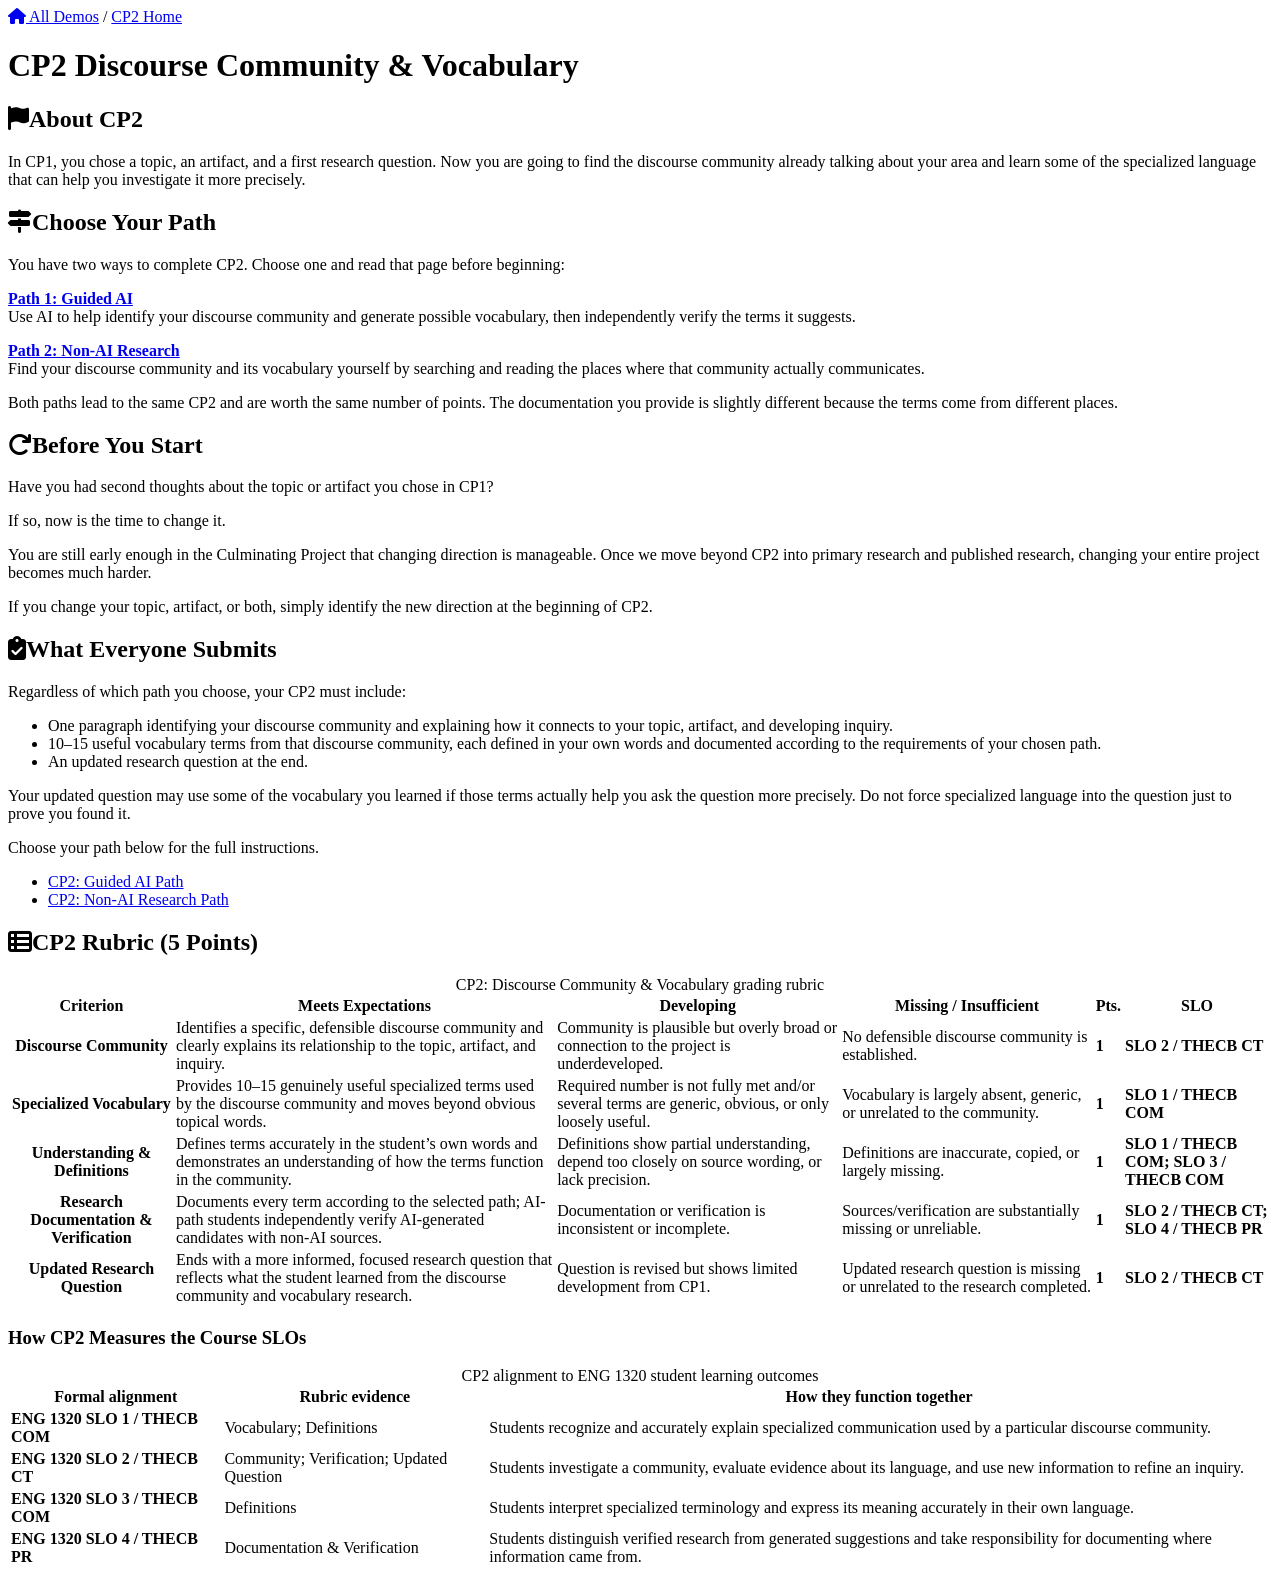
==== cp2-discourse-community-vocabulary.html @ 8d2edc92 "Add files via upload" ====
<!DOCTYPE html>
<html lang="en">
<head>
  <meta charset="UTF-8">
  <meta name="viewport" content="width=device-width, initial-scale=1">
  <title>CP2: Discourse Community &amp; Vocabulary</title>
  <link rel="stylesheet" href="https://cdnjs.cloudflare.com/ajax/libs/font-awesome/6.5.2/css/all.min.css">
  <link rel="stylesheet" href="../assets/css/styles.css">
</head>
<body>
  <main class="page">

    <nav class="crumbs"><a href="../index.html"><i class="fas fa-home" aria-hidden="true"></i> All Demos</a> <span aria-hidden="true">/</span> <a href="index.html">CP2 Home</a></nav>

    <header class="page-header">
      <h1><span class="label">CP2</span> Discourse Community &amp; Vocabulary</h1>
    </header>

    <section>
      <h2><i class="fas fa-flag" aria-hidden="true"></i>About CP2</h2>
      <p>In CP1, you chose a topic, an artifact, and a first research question. Now you are going to find the discourse community already talking about your area and learn some of the specialized language that can help you investigate it more precisely.</p>
    </section>

    <section>
      <h2><i class="fas fa-map-signs" aria-hidden="true"></i>Choose Your Path</h2>
      <p>You have two ways to complete CP2. Choose one and read that page before beginning:</p>
      <p><strong><a href="cp2-guided-ai-path.html">Path 1: Guided AI</a></strong><br>
        Use AI to help identify your discourse community and generate possible vocabulary, then independently verify the terms it suggests.</p>
      <p><strong><a href="cp2-non-ai-research-path.html">Path 2: Non-AI Research</a></strong><br>
        Find your discourse community and its vocabulary yourself by searching and reading the places where that community actually communicates.</p>
      <p>Both paths lead to the same CP2 and are worth the same number of points. The documentation you provide is slightly different because the terms come from different places.</p>
    </section>

    <section>
      <h2><i class="fas fa-redo" aria-hidden="true"></i>Before You Start</h2>
      <p>Have you had second thoughts about the topic or artifact you chose in CP1?</p>
      <p>If so, now is the time to change it.</p>
      <p>You are still early enough in the Culminating Project that changing direction is manageable. Once we move beyond CP2 into primary research and published research, changing your entire project becomes much harder.</p>
      <p>If you change your topic, artifact, or both, simply identify the new direction at the beginning of CP2.</p>
    </section>

    <section>
      <h2><i class="fas fa-clipboard-check" aria-hidden="true"></i>What Everyone Submits</h2>
      <p>Regardless of which path you choose, your CP2 must include:</p>
      <ul>
        <li>One paragraph identifying your discourse community and explaining how it connects to your topic, artifact, and developing inquiry.</li>
        <li>10–15 useful vocabulary terms from that discourse community, each defined in your own words and documented according to the requirements of your chosen path.</li>
        <li>An updated research question at the end.</li>
      </ul>
      <p>Your updated question may use some of the vocabulary you learned if those terms actually help you ask the question more precisely. Do not force specialized language into the question just to prove you found it.</p>
      <p>Choose your path below for the full instructions.</p>
      <ul>
        <li><a href="cp2-guided-ai-path.html">CP2: Guided AI Path</a></li>
        <li><a href="cp2-non-ai-research-path.html">CP2: Non-AI Research Path</a></li>
      </ul>
    </section>

    <section id="rubric">
      <h2><i class="fas fa-th-list" aria-hidden="true"></i>CP2 Rubric (5 Points)</h2>
      <div class="table-wrap">
        <table>
          <caption>CP2: Discourse Community &amp; Vocabulary grading rubric</caption>
          <thead>
            <tr>
              <th scope="col">Criterion</th>
              <th scope="col">Meets Expectations</th>
              <th scope="col">Developing</th>
              <th scope="col">Missing / Insufficient</th>
              <th scope="col" class="num">Pts.</th>
              <th scope="col">SLO</th>
            </tr>
          </thead>
          <tbody>
            <tr>
              <th scope="row">Discourse Community</th>
              <td>Identifies a specific, defensible discourse community and clearly explains its relationship to the topic, artifact, and inquiry.</td>
              <td>Community is plausible but overly broad or connection to the project is underdeveloped.</td>
              <td>No defensible discourse community is established.</td>
              <td class="num"><strong>1</strong></td>
              <td><strong>SLO 2 / THECB CT</strong></td>
            </tr>
            <tr>
              <th scope="row">Specialized Vocabulary</th>
              <td>Provides 10–15 genuinely useful specialized terms used by the discourse community and moves beyond obvious topical words.</td>
              <td>Required number is not fully met and/or several terms are generic, obvious, or only loosely useful.</td>
              <td>Vocabulary is largely absent, generic, or unrelated to the community.</td>
              <td class="num"><strong>1</strong></td>
              <td><strong>SLO 1 / THECB COM</strong></td>
            </tr>
            <tr>
              <th scope="row">Understanding &amp; Definitions</th>
              <td>Defines terms accurately in the student’s own words and demonstrates an understanding of how the terms function in the community.</td>
              <td>Definitions show partial understanding, depend too closely on source wording, or lack precision.</td>
              <td>Definitions are inaccurate, copied, or largely missing.</td>
              <td class="num"><strong>1</strong></td>
              <td><strong>SLO 1 / THECB COM; SLO 3 / THECB COM</strong></td>
            </tr>
            <tr>
              <th scope="row">Research Documentation &amp; Verification</th>
              <td>Documents every term according to the selected path; AI-path students independently verify AI-generated candidates with non-AI sources.</td>
              <td>Documentation or verification is inconsistent or incomplete.</td>
              <td>Sources/verification are substantially missing or unreliable.</td>
              <td class="num"><strong>1</strong></td>
              <td><strong>SLO 2 / THECB CT; SLO 4 / THECB PR</strong></td>
            </tr>
            <tr>
              <th scope="row">Updated Research Question</th>
              <td>Ends with a more informed, focused research question that reflects what the student learned from the discourse community and vocabulary research.</td>
              <td>Question is revised but shows limited development from CP1.</td>
              <td>Updated research question is missing or unrelated to the research completed.</td>
              <td class="num"><strong>1</strong></td>
              <td><strong>SLO 2 / THECB CT</strong></td>
            </tr>
          </tbody>
        </table>
      </div>

      <h3>How CP2 Measures the Course SLOs</h3>
      <div class="table-wrap">
        <table>
          <caption>CP2 alignment to ENG 1320 student learning outcomes</caption>
          <thead>
            <tr>
              <th scope="col">Formal alignment</th>
              <th scope="col">Rubric evidence</th>
              <th scope="col">How they function together</th>
            </tr>
          </thead>
          <tbody>
            <tr>
              <td><strong>ENG 1320 SLO 1 / THECB COM</strong></td>
              <td>Vocabulary; Definitions</td>
              <td>Students recognize and accurately explain specialized communication used by a particular discourse community.</td>
            </tr>
            <tr>
              <td><strong>ENG 1320 SLO 2 / THECB CT</strong></td>
              <td>Community; Verification; Updated Question</td>
              <td>Students investigate a community, evaluate evidence about its language, and use new information to refine an inquiry.</td>
            </tr>
            <tr>
              <td><strong>ENG 1320 SLO 3 / THECB COM</strong></td>
              <td>Definitions</td>
              <td>Students interpret specialized terminology and express its meaning accurately in their own language.</td>
            </tr>
            <tr>
              <td><strong>ENG 1320 SLO 4 / THECB PR</strong></td>
              <td>Documentation &amp; Verification</td>
              <td>Students distinguish verified research from generated suggestions and take responsibility for documenting where information came from.</td>
            </tr>
          </tbody>
        </table>
      </div>
    </section>

  </main>
</body>
</html>
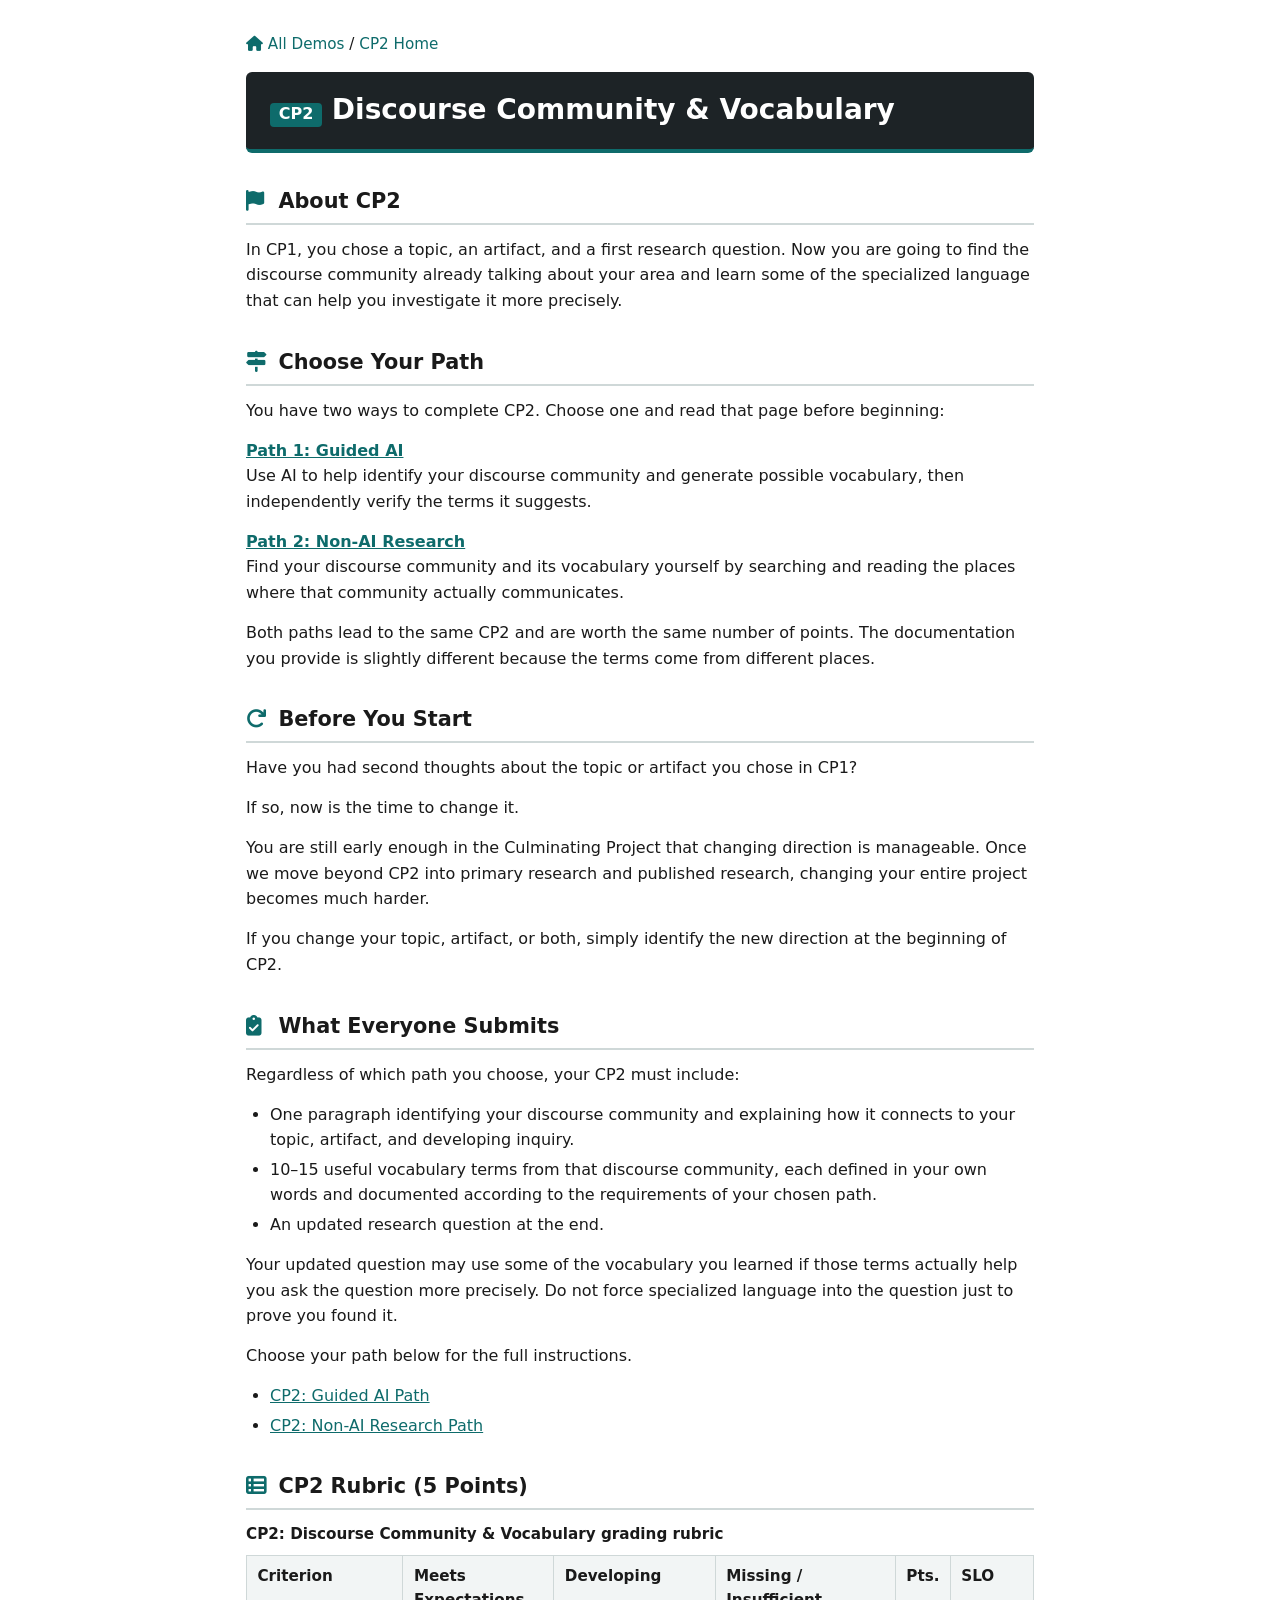
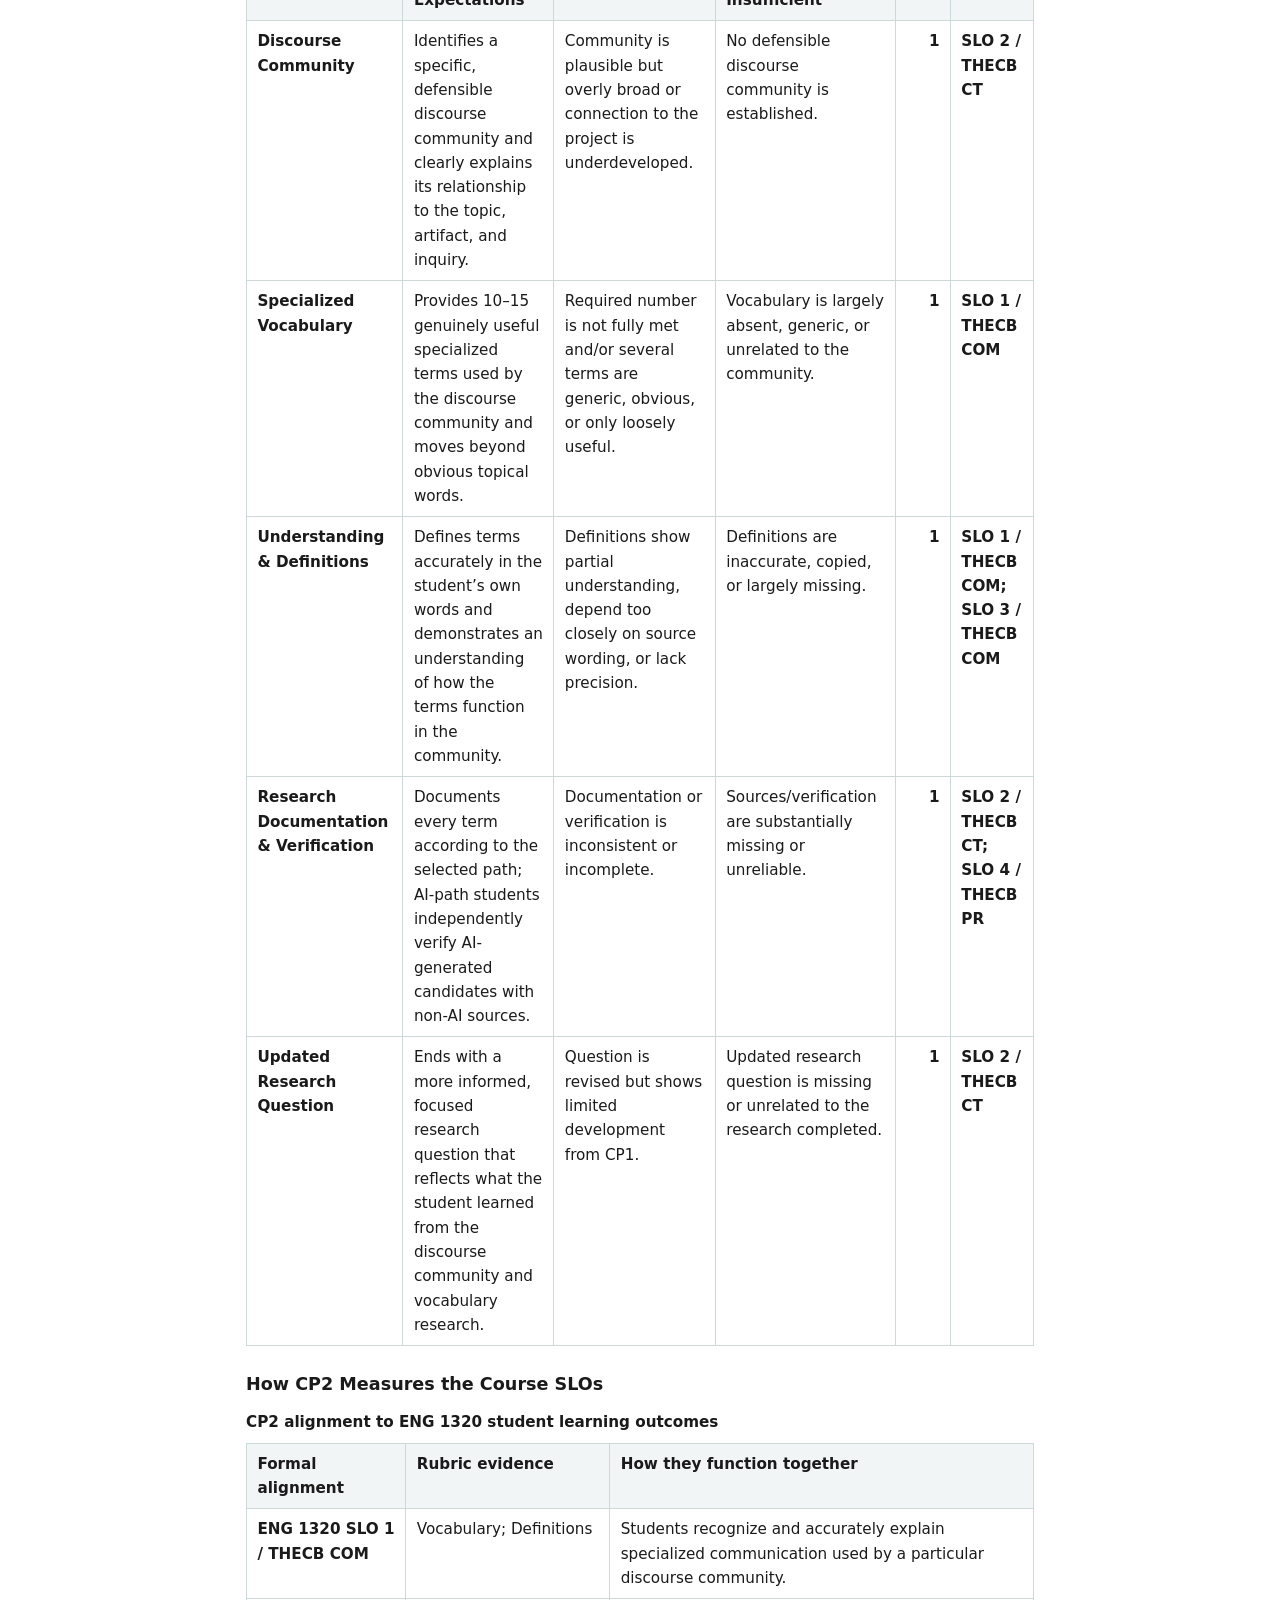
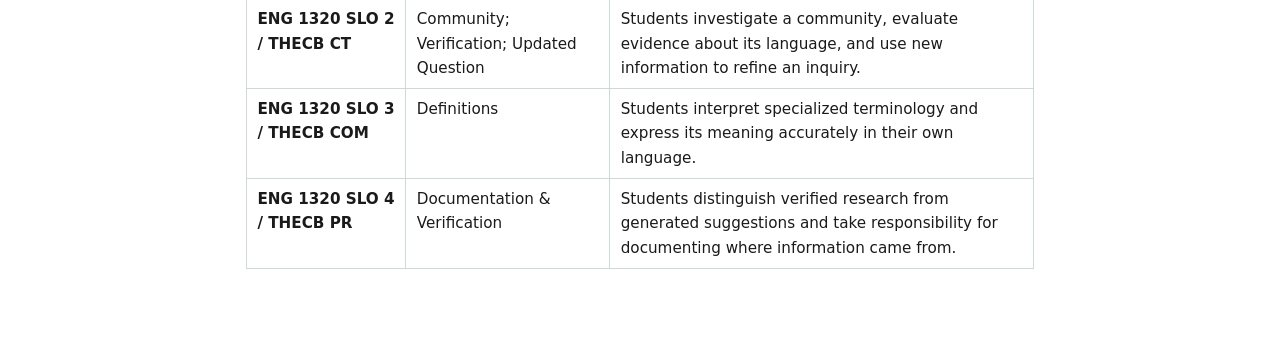
==== commit 91b25074: "Add files via upload" ====
--- a/cp2-discourse-community-vocabulary.html
+++ b/cp2-discourse-community-vocabulary.html
@@ -5,12 +5,12 @@
   <meta name="viewport" content="width=device-width, initial-scale=1">
   <title>CP2: Discourse Community &amp; Vocabulary</title>
   <link rel="stylesheet" href="https://cdnjs.cloudflare.com/ajax/libs/font-awesome/6.5.2/css/all.min.css">
-  <link rel="stylesheet" href="../assets/css/styles.css">
+  <link rel="stylesheet" href="styles.css">
 </head>
 <body>
   <main class="page">
 
-    <nav class="crumbs"><a href="../index.html"><i class="fas fa-home" aria-hidden="true"></i> All Demos</a> <span aria-hidden="true">/</span> <a href="index.html">CP2 Home</a></nav>
+    <nav class="crumbs"><a href="index.html"><i class="fas fa-home" aria-hidden="true"></i> All Demos</a> <span aria-hidden="true">/</span> <a href="cp2.html">CP2 Home</a></nav>
 
     <header class="page-header">
       <h1><span class="label">CP2</span> Discourse Community &amp; Vocabulary</h1>
--- a/styles.css
+++ b/styles.css
@@ -0,0 +1,267 @@
+/* Shared styles for CP pages */
+
+:root {
+  --banner: #1d2326;        /* header background (film-strip charcoal) */
+  --accent: #0e6b6b;        /* teal: icons, links, card borders */
+  --accent-text: #ffffff;   /* text on the banner */
+  --text: #1a1a1a;
+  --bg: #ffffff;
+  --muted-bg: #f2f5f5;      /* table headers, blockquotes */
+  --border: #cfd8d8;
+  --max-width: 820px;
+}
+
+* {
+  box-sizing: border-box;
+}
+
+body {
+  margin: 0;
+  font-family: system-ui, -apple-system, "Segoe UI", Roboto, Helvetica, Arial, sans-serif;
+  font-size: 1rem;
+  line-height: 1.6;
+  color: var(--text);
+  background: var(--bg);
+}
+
+.page {
+  max-width: var(--max-width);
+  margin: 0 auto;
+  padding: 2rem 1rem 3rem;
+}
+
+/* Banner */
+.page-header {
+  background: var(--banner);
+  border-bottom: 4px solid var(--accent);
+  color: var(--accent-text);
+  padding: 1.25rem 1.5rem;
+  border-radius: 6px;
+  margin-bottom: 2rem;
+}
+
+.page-header h1 {
+  margin: 0;
+  font-size: 1.75rem;
+  line-height: 1.3;
+  display: flex;
+  flex-wrap: wrap;
+  align-items: baseline;
+  gap: 0.6rem;
+}
+
+.page-header .label {
+  background: var(--accent);
+  color: var(--accent-text);
+  font-size: 1rem;
+  font-weight: 700;
+  padding: 0.1rem 0.55rem;
+  border-radius: 4px;
+}
+
+/* Sections */
+section {
+  margin-bottom: 2rem;
+}
+
+h2 {
+  font-size: 1.3rem;
+  margin: 0 0 0.75rem;
+  padding-bottom: 0.3rem;
+  border-bottom: 2px solid var(--border);
+}
+
+h2 i {
+  color: var(--accent);
+  width: 1.25em;
+  margin-right: 0.4rem;
+}
+
+h3 {
+  font-size: 1.1rem;
+  margin: 1.5rem 0 0.75rem;
+}
+
+p {
+  margin: 0 0 0.9rem;
+}
+
+ul,
+ol {
+  margin: 0 0 0.9rem;
+  padding-left: 1.5rem;
+}
+
+li {
+  margin-bottom: 0.25rem;
+}
+
+a {
+  color: var(--accent);
+}
+
+a:hover,
+a:focus {
+  text-decoration-thickness: 2px;
+}
+
+blockquote {
+  margin: 1rem 0;
+  padding: 0.75rem 1rem;
+  background: var(--muted-bg);
+  border-left: 4px solid var(--accent);
+}
+
+blockquote p {
+  margin: 0;
+}
+
+/* Tables */
+.table-wrap {
+  overflow-x: auto;
+  margin-bottom: 1.5rem;
+}
+
+table {
+  border-collapse: collapse;
+  width: 100%;
+  font-size: 0.95rem;
+}
+
+caption {
+  caption-side: top;
+  text-align: left;
+  font-weight: 600;
+  padding-bottom: 0.5rem;
+}
+
+th,
+td {
+  border: 1px solid var(--border);
+  padding: 0.5rem 0.65rem;
+  text-align: left;
+  vertical-align: top;
+}
+
+thead th {
+  background: var(--muted-bg);
+}
+
+.num {
+  text-align: right;
+}
+
+@media print {
+  .page-header {
+    background: none;
+    color: var(--text);
+    border: 2px solid var(--text);
+  }
+  .page-header .label {
+    border: 1px solid var(--text);
+  }
+}
+
+/* Breadcrumb link back to home */
+.crumbs {
+  margin-bottom: 1rem;
+  font-size: 0.95rem;
+}
+
+.crumbs a {
+  text-decoration: none;
+}
+
+.crumbs a:hover,
+.crumbs a:focus {
+  text-decoration: underline;
+}
+
+/* Home page banner image */
+.hero-image {
+  display: block;
+  width: 100%;
+  height: auto;
+  border-radius: 6px;
+  margin-bottom: 1rem;
+}
+
+/* Home page header */
+.home-header {
+  padding: 2rem 1.5rem;
+}
+
+.home-header .eyebrow {
+  margin: 0 0 0.35rem;
+  font-size: 0.9rem;
+  font-weight: 700;
+  letter-spacing: 0.08em;
+  text-transform: uppercase;
+  opacity: 0.85;
+}
+
+.home-header h1 {
+  display: block;
+  font-size: 2rem;
+}
+
+.home-header .subtitle {
+  margin: 0.5rem 0 0;
+  font-size: 1.15rem;
+  font-style: italic;
+}
+
+/* Link cards */
+.card-grid {
+  display: grid;
+  grid-template-columns: repeat(auto-fit, minmax(240px, 1fr));
+  gap: 1rem;
+  margin-bottom: 1rem;
+}
+
+.card {
+  display: flex;
+  flex-direction: column;
+  gap: 0.4rem;
+  padding: 1.1rem 1.2rem;
+  border: 1px solid var(--border);
+  border-radius: 6px;
+  color: var(--text);
+  text-decoration: none;
+  background: var(--bg);
+  transition: border-color 0.15s, box-shadow 0.15s;
+}
+
+.card:hover,
+.card:focus {
+  border-color: var(--accent);
+  box-shadow: 0 2px 8px rgba(0, 0, 0, 0.08);
+}
+
+.card-featured {
+  border: 2px solid var(--accent);
+  background: var(--muted-bg);
+}
+
+.card-icon {
+  color: var(--accent);
+  font-size: 1.4rem;
+}
+
+.card-title {
+  font-weight: 700;
+  font-size: 1.05rem;
+  color: var(--accent);
+}
+
+.card-text {
+  font-size: 0.95rem;
+}
+
+.card-tag {
+  font-size: 0.8rem;
+  font-weight: 700;
+  letter-spacing: 0.06em;
+  text-transform: uppercase;
+  color: #4a5558;
+}
